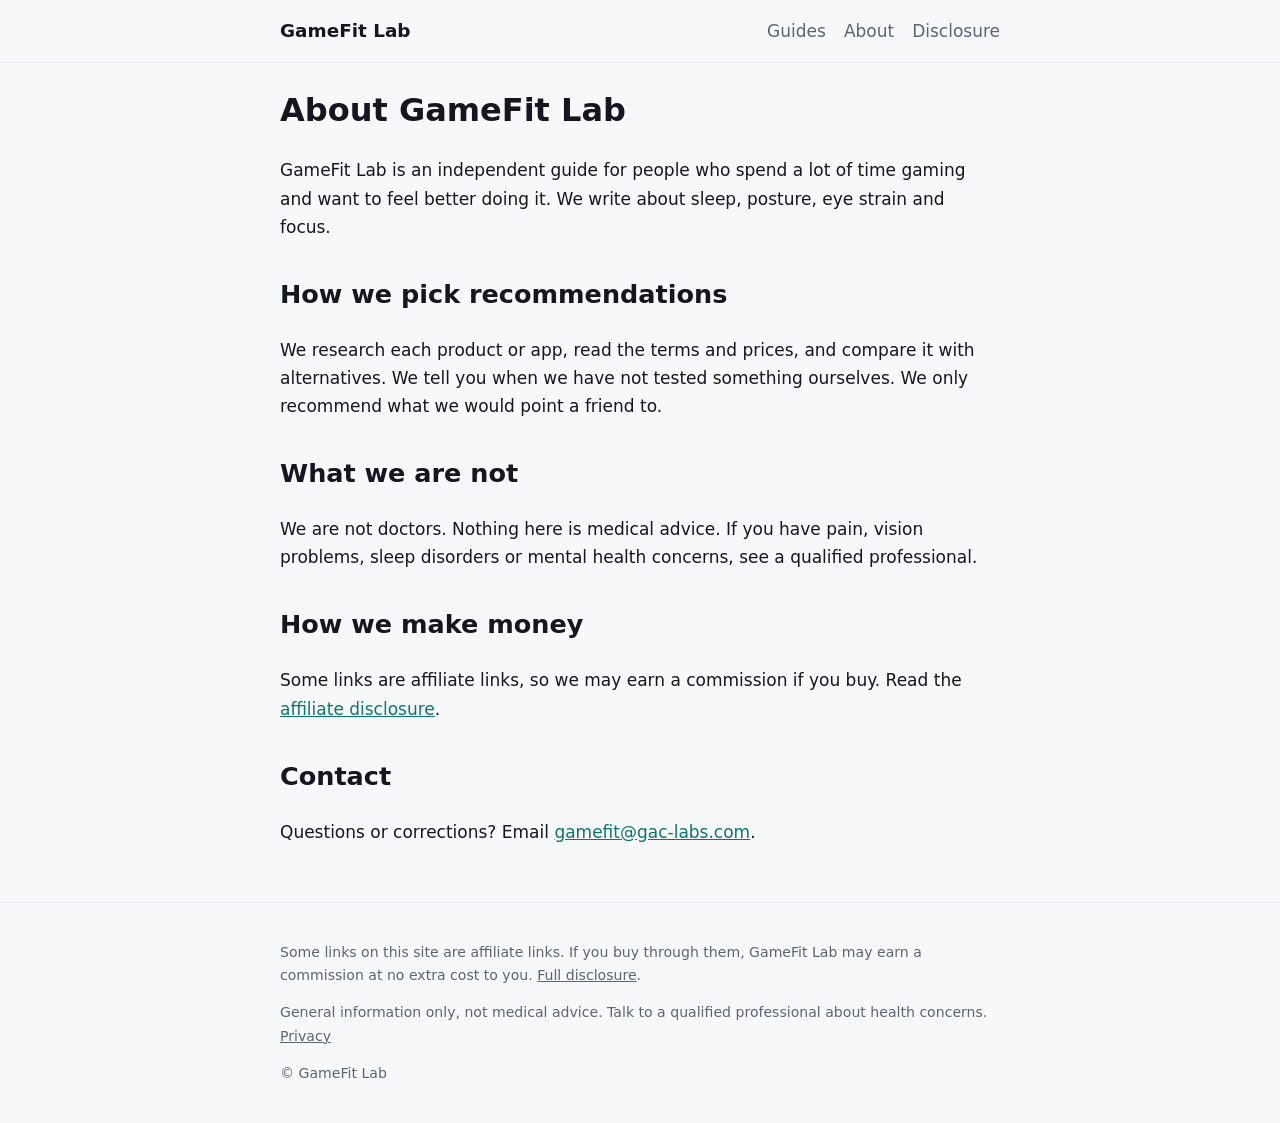
==== about/index.html @ 0ae7de81 "Initial GameFit Lab site" ====
<!doctype html>
<html lang="en">
<head>
<meta charset="utf-8">
<meta name="viewport" content="width=device-width,initial-scale=1">
<title>About GameFit Lab</title>
<meta name="description" content="What GameFit Lab is, how we pick recommendations and who it is for.">
<link rel="canonical" href="https://gamefit.gac-labs.com/about/">
<link rel="stylesheet" href="/assets/css/style.css">
</head>
<body>
<header class="site"><div class="wrap">
<a class="brand" href="/">GameFit Lab</a>
<nav><a href="/blog/">Guides</a><a href="/about/">About</a><a href="/disclosure/">Disclosure</a></nav>
</div></header>
<main class="wrap">
<article>
<h1>About GameFit Lab</h1>
<p>GameFit Lab is an independent guide for people who spend a lot of time gaming and want to feel better doing it. We write about sleep, posture, eye strain and focus.</p>
<h2>How we pick recommendations</h2>
<p>We research each product or app, read the terms and prices, and compare it with alternatives. We tell you when we have not tested something ourselves. We only recommend what we would point a friend to.</p>
<h2>What we are not</h2>
<p>We are not doctors. Nothing here is medical advice. If you have pain, vision problems, sleep disorders or mental health concerns, see a qualified professional.</p>
<h2>How we make money</h2>
<p>Some links are affiliate links, so we may earn a commission if you buy. Read the <a href="/disclosure/">affiliate disclosure</a>.</p>
<h2>Contact</h2>
<p>Questions or corrections? Email <a href="mailto:gamefit@gac-labs.com">gamefit@gac-labs.com</a>.</p>
</article>
</main>
<footer class="site"><div class="wrap">
<p>Some links on this site are affiliate links. If you buy through them, GameFit Lab may earn a commission at no extra cost to you. <a href="/disclosure/">Full disclosure</a>.</p>
<p>General information only, not medical advice. Talk to a qualified professional about health concerns. <a href="/privacy/">Privacy</a></p>
<p>&copy; GameFit Lab</p>
</div></footer>
</body>
</html>
---- assets/css/style.css ----
:root{--bg:#0f1115;--card:#171a21;--text:#e8eaf0;--muted:#9aa3b2;--accent:#5eead4;--line:#262b36}
@media (prefers-color-scheme:light){:root{--bg:#f7f8fa;--card:#fff;--text:#14171f;--muted:#5b6475;--accent:#0f766e;--line:#e3e6ec}}
*{box-sizing:border-box}
body{margin:0;background:var(--bg);color:var(--text);font:17px/1.65 system-ui,-apple-system,Segoe UI,Roboto,sans-serif}
a{color:var(--accent)}
.wrap{max-width:760px;margin:0 auto;padding:0 20px}
header.site{border-bottom:1px solid var(--line)}
header.site .wrap{display:flex;justify-content:space-between;align-items:center;padding:16px 20px}
header.site a.brand{font-weight:700;font-size:1.15rem;text-decoration:none;color:var(--text)}
nav a{margin-left:18px;text-decoration:none;color:var(--muted)}
nav a:hover{color:var(--accent)}
.hero{padding:56px 0 24px}
.hero h1{font-size:2.2rem;line-height:1.2;margin:0 0 12px}
.hero p{color:var(--muted);font-size:1.1rem;margin:0}
.notice{background:var(--card);border:1px solid var(--line);border-radius:10px;padding:12px 16px;color:var(--muted);font-size:.9rem;margin:20px 0}
.topics{display:grid;grid-template-columns:repeat(auto-fit,minmax(210px,1fr));gap:14px;margin:24px 0 40px}
.topic{background:var(--card);border:1px solid var(--line);border-radius:12px;padding:16px}
.topic h3{margin:0 0 6px;font-size:1.05rem}
.topic p{margin:0;color:var(--muted);font-size:.95rem}
h2{margin-top:2rem}
footer.site{border-top:1px solid var(--line);margin-top:56px;padding:24px 0;color:var(--muted);font-size:.88rem}
footer.site a{color:var(--muted)}
article h1{font-size:2rem;line-height:1.25}
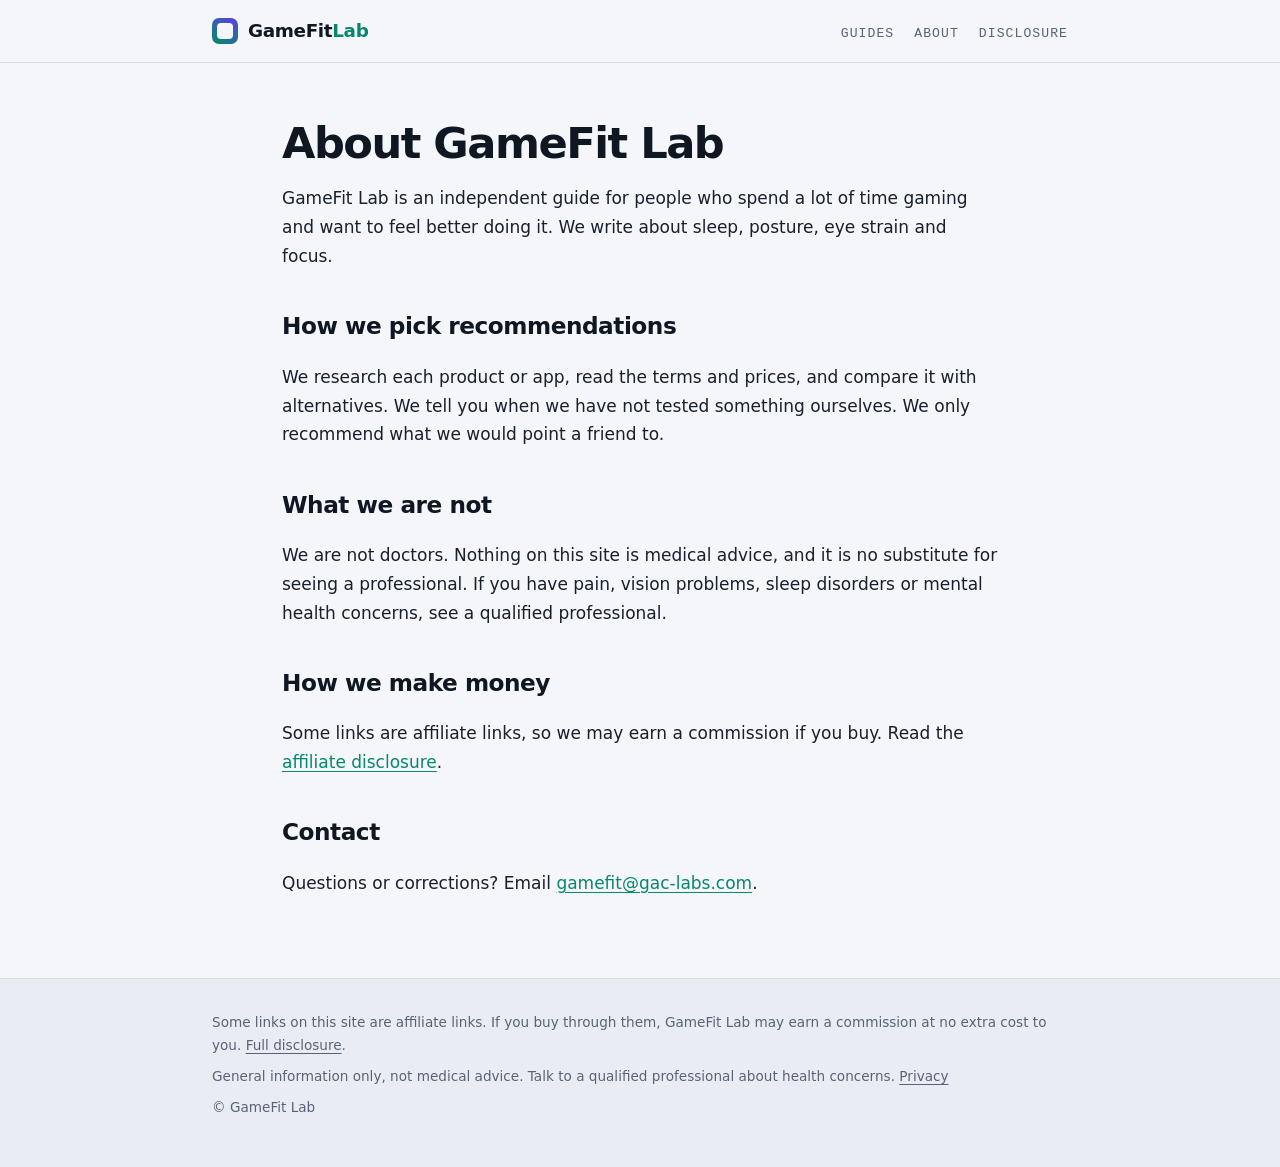
==== commit 1b8e045d: "Redesign: HUD-style theme, stat cards, clearer disclaimer" ====
--- a/about/index.html
+++ b/about/index.html
@@ -6,11 +6,12 @@
 <title>About GameFit Lab</title>
 <meta name="description" content="What GameFit Lab is, how we pick recommendations and who it is for.">
 <link rel="canonical" href="https://gamefit.gac-labs.com/about/">
+<link rel="icon" type="image/svg+xml" href="/favicon.svg">
 <link rel="stylesheet" href="/assets/css/style.css">
 </head>
 <body>
 <header class="site"><div class="wrap">
-<a class="brand" href="/">GameFit Lab</a>
+<a class="brand" href="/"><span class="mark"></span><span>GameFit<b>Lab</b></span></a>
 <nav><a href="/blog/">Guides</a><a href="/about/">About</a><a href="/disclosure/">Disclosure</a></nav>
 </div></header>
 <main class="wrap">
@@ -20,7 +21,7 @@
 <h2>How we pick recommendations</h2>
 <p>We research each product or app, read the terms and prices, and compare it with alternatives. We tell you when we have not tested something ourselves. We only recommend what we would point a friend to.</p>
 <h2>What we are not</h2>
-<p>We are not doctors. Nothing here is medical advice. If you have pain, vision problems, sleep disorders or mental health concerns, see a qualified professional.</p>
+<p>We are not doctors. Nothing on this site is medical advice, and it is no substitute for seeing a professional. If you have pain, vision problems, sleep disorders or mental health concerns, see a qualified professional.</p>
 <h2>How we make money</h2>
 <p>Some links are affiliate links, so we may earn a commission if you buy. Read the <a href="/disclosure/">affiliate disclosure</a>.</p>
 <h2>Contact</h2>
--- a/assets/css/style.css
+++ b/assets/css/style.css
@@ -1,23 +1,77 @@
-:root{--bg:#0f1115;--card:#171a21;--text:#e8eaf0;--muted:#9aa3b2;--accent:#5eead4;--line:#262b36}
-@media (prefers-color-scheme:light){:root{--bg:#f7f8fa;--card:#fff;--text:#14171f;--muted:#5b6475;--accent:#0f766e;--line:#e3e6ec}}
+:root{
+  --bg:#0a0d12;--bg2:#10151d;--card:#131923;--line:#223042;--text:#e9eef5;--muted:#93a0b4;
+  --teal:#2ee6c8;--amber:#ffb454;--rose:#ff6b8b;--violet:#8b7bff;
+  --glow:0 0 0 1px rgba(46,230,200,.25),0 8px 30px rgba(46,230,200,.08);
+  --mono:ui-monospace,SFMono-Regular,Menlo,Consolas,monospace;
+  --sans:ui-sans-serif,system-ui,-apple-system,"Segoe UI",Roboto,sans-serif;
+}
+@media (prefers-color-scheme:light){:root{
+  --bg:#f4f6f9;--bg2:#e9edf3;--card:#fff;--line:#d5dce6;--text:#0f1722;--muted:#586377;
+  --teal:#07876f;--amber:#b86a00;--rose:#c2294d;--violet:#5646d9;
+  --glow:0 1px 2px rgba(15,23,34,.06),0 8px 24px rgba(15,23,34,.06);}}
 *{box-sizing:border-box}
-body{margin:0;background:var(--bg);color:var(--text);font:17px/1.65 system-ui,-apple-system,Segoe UI,Roboto,sans-serif}
-a{color:var(--accent)}
-.wrap{max-width:760px;margin:0 auto;padding:0 20px}
-header.site{border-bottom:1px solid var(--line)}
-header.site .wrap{display:flex;justify-content:space-between;align-items:center;padding:16px 20px}
-header.site a.brand{font-weight:700;font-size:1.15rem;text-decoration:none;color:var(--text)}
-nav a{margin-left:18px;text-decoration:none;color:var(--muted)}
-nav a:hover{color:var(--accent)}
-.hero{padding:56px 0 24px}
-.hero h1{font-size:2.2rem;line-height:1.2;margin:0 0 12px}
-.hero p{color:var(--muted);font-size:1.1rem;margin:0}
-.notice{background:var(--card);border:1px solid var(--line);border-radius:10px;padding:12px 16px;color:var(--muted);font-size:.9rem;margin:20px 0}
-.topics{display:grid;grid-template-columns:repeat(auto-fit,minmax(210px,1fr));gap:14px;margin:24px 0 40px}
-.topic{background:var(--card);border:1px solid var(--line);border-radius:12px;padding:16px}
-.topic h3{margin:0 0 6px;font-size:1.05rem}
-.topic p{margin:0;color:var(--muted);font-size:.95rem}
-h2{margin-top:2rem}
-footer.site{border-top:1px solid var(--line);margin-top:56px;padding:24px 0;color:var(--muted);font-size:.88rem}
+html{scroll-behavior:smooth}
+body{margin:0;background:var(--bg);color:var(--text);font:17px/1.7 var(--sans);-webkit-font-smoothing:antialiased}
+a{color:var(--teal);text-underline-offset:3px}
+.wrap{max-width:900px;margin:0 auto;padding:0 22px}
+main.wrap{max-width:760px}
+main.wide{max-width:900px}
+
+/* header */
+header.site{position:sticky;top:0;z-index:10;background:color-mix(in srgb,var(--bg) 85%,transparent);backdrop-filter:blur(10px);border-bottom:1px solid var(--line)}
+header.site .wrap{display:flex;justify-content:space-between;align-items:center;height:62px}
+.brand{display:flex;align-items:center;gap:10px;font-weight:800;letter-spacing:-.02em;font-size:1.15rem;text-decoration:none;color:var(--text)}
+.brand b{color:var(--teal);font-weight:800}
+.mark{width:26px;height:26px;border-radius:7px;background:conic-gradient(from 210deg,var(--teal),var(--violet),var(--teal));position:relative}
+.mark:after{content:"";position:absolute;inset:5px;border-radius:4px;background:var(--bg)}
+nav a{margin-left:20px;color:var(--muted);text-decoration:none;font-family:var(--mono);font-size:.82rem;text-transform:uppercase;letter-spacing:.08em}
+nav a:hover{color:var(--teal)}
+
+/* hero */
+.hero{position:relative;padding:84px 0 56px;overflow:hidden}
+.hero:before{content:"";position:absolute;inset:0;background-image:linear-gradient(var(--line) 1px,transparent 1px),linear-gradient(90deg,var(--line) 1px,transparent 1px);background-size:44px 44px;opacity:.35;mask-image:radial-gradient(ellipse 70% 80% at 30% 40%,#000 20%,transparent 75%);-webkit-mask-image:radial-gradient(ellipse 70% 80% at 30% 40%,#000 20%,transparent 75%)}
+.hero:after{content:"";position:absolute;width:420px;height:420px;right:-120px;top:-120px;background:radial-gradient(circle,rgba(139,123,255,.28),transparent 65%);pointer-events:none}
+.hero .wrap{position:relative;z-index:1}
+.eyebrow{font-family:var(--mono);font-size:.78rem;letter-spacing:.14em;text-transform:uppercase;color:var(--teal);display:inline-flex;align-items:center;gap:8px}
+.eyebrow:before{content:"";width:8px;height:8px;border-radius:50%;background:var(--teal);box-shadow:0 0 12px var(--teal)}
+.hero h1{font-size:clamp(2.6rem,7vw,4.4rem);line-height:1.02;letter-spacing:-.04em;margin:18px 0 18px;font-weight:850}
+.hero h1 em{font-style:normal;background:linear-gradient(90deg,var(--teal),var(--violet));-webkit-background-clip:text;background-clip:text;color:transparent}
+.hero p.lede{color:var(--muted);font-size:1.18rem;max-width:560px;margin:0 0 30px}
+.btns{display:flex;gap:12px;flex-wrap:wrap}
+.btn{display:inline-block;padding:12px 20px;border-radius:10px;font-weight:700;text-decoration:none;font-size:.95rem}
+.btn.primary{background:var(--teal);color:#04120f;box-shadow:var(--glow)}
+.btn.ghost{border:1px solid var(--line);color:var(--text);background:var(--card)}
+.btn:hover{transform:translateY(-1px)}
+
+/* section heads */
+.sec{font-family:var(--mono);font-size:.78rem;letter-spacing:.14em;text-transform:uppercase;color:var(--muted);margin:56px 0 18px;display:flex;align-items:center;gap:12px}
+.sec:after{content:"";flex:1;height:1px;background:var(--line)}
+
+/* stat cards */
+.stats{display:grid;grid-template-columns:repeat(auto-fit,minmax(170px,1fr));gap:16px}
+.stat{background:var(--card);border:1px solid var(--line);border-radius:14px;padding:18px 18px 20px;transition:.2s;position:relative}
+.stat:hover{border-color:var(--c);box-shadow:0 10px 30px color-mix(in srgb,var(--c) 14%,transparent);transform:translateY(-2px)}
+.stat .tag{font-family:var(--mono);font-size:.72rem;letter-spacing:.12em;text-transform:uppercase;color:var(--c)}
+.stat h3{margin:6px 0 6px;font-size:1.2rem;letter-spacing:-.02em}
+.stat p{margin:0 0 16px;color:var(--muted);font-size:.93rem;line-height:1.55}
+.bar{display:grid;grid-template-columns:repeat(10,1fr);gap:3px}
+.bar i{height:7px;border-radius:2px;background:var(--line)}
+.bar i.on{background:var(--c)}
+.s-sleep{--c:var(--violet)}.s-posture{--c:var(--amber)}.s-eyes{--c:var(--teal)}.s-focus{--c:var(--rose)}
+
+/* notice + cards */
+.notice{display:flex;gap:12px;align-items:flex-start;background:var(--card);border:1px solid var(--line);border-left:3px solid var(--amber);border-radius:10px;padding:14px 16px;color:var(--muted);font-size:.9rem;margin:26px 0}
+.panel{background:var(--card);border:1px dashed var(--line);border-radius:14px;padding:26px;color:var(--muted)}
+.panel strong{color:var(--text)}
+
+/* article pages */
+article h1{font-size:clamp(2rem,5vw,2.7rem);line-height:1.12;letter-spacing:-.035em;margin:56px 0 10px}
+article h2{font-size:1.45rem;letter-spacing:-.02em;margin:2.2rem 0 .6rem}
+article p,article li{color:color-mix(in srgb,var(--text) 88%,var(--muted))}
+article ul{padding-left:1.2rem}
+.page-title{font-size:clamp(2rem,5vw,2.7rem);letter-spacing:-.035em;margin:56px 0 10px}
+
+footer.site{border-top:1px solid var(--line);margin-top:80px;padding:32px 0 40px;color:var(--muted);font-size:.85rem;background:var(--bg2)}
 footer.site a{color:var(--muted)}
-article h1{font-size:2rem;line-height:1.25}
+footer.site p{margin:0 0 8px}
+@media (max-width:560px){nav a{margin-left:14px}.hero{padding:56px 0 40px}}
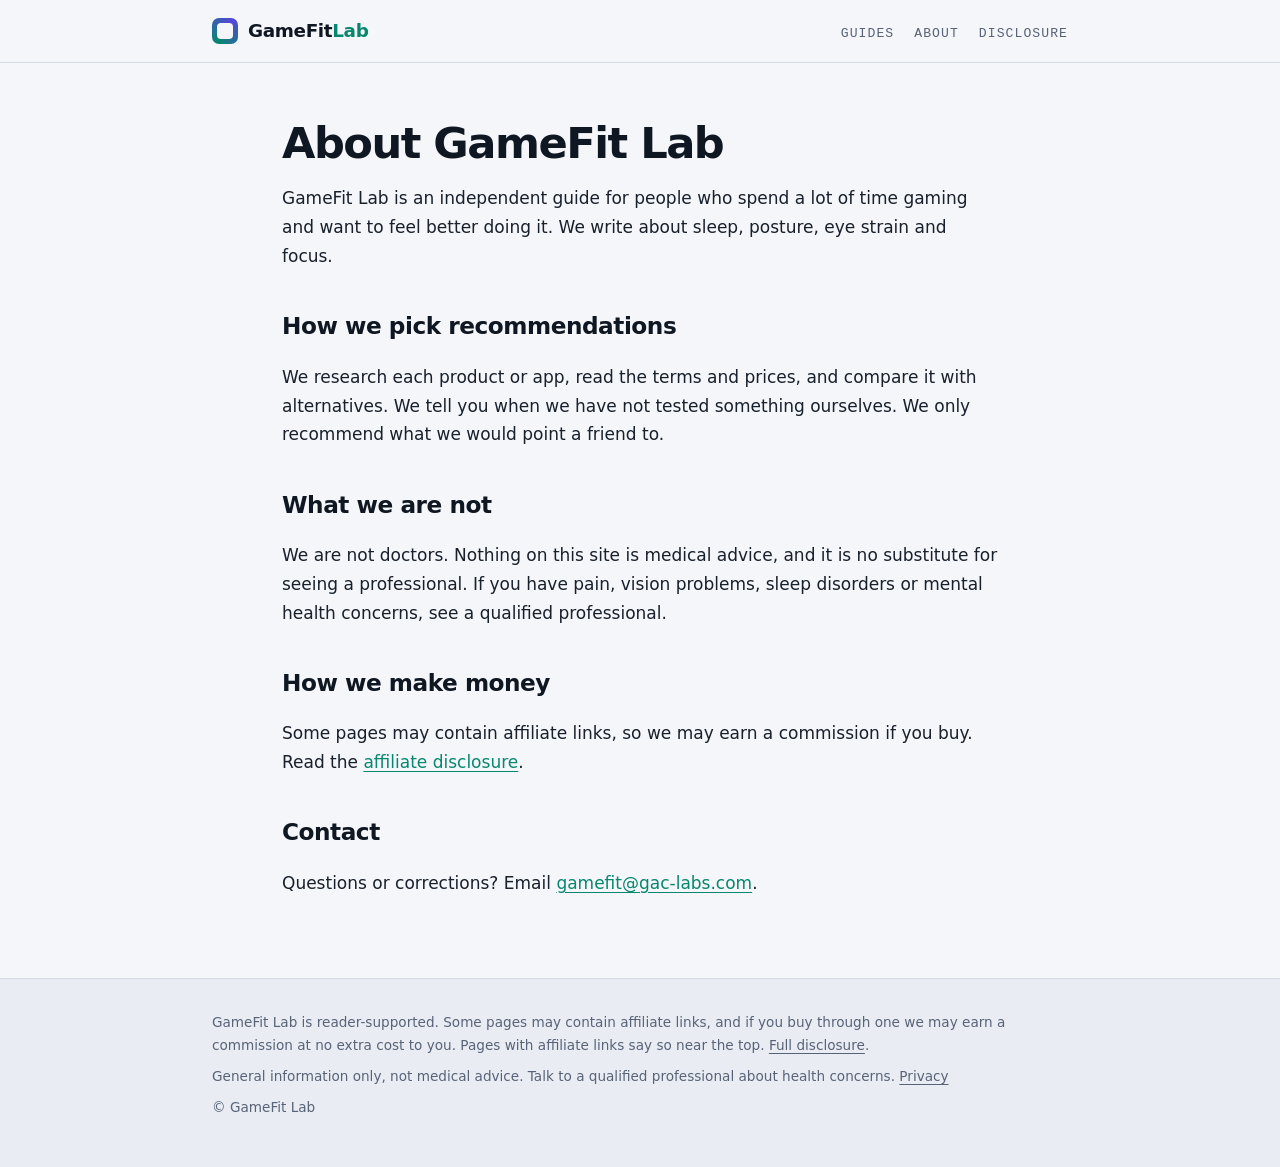
==== commit 8dc99e91: "SEO and compliance pass: titles, descriptions, OG, schema, sources, related links, 404, lastmod, hon" ====
--- a/about/index.html
+++ b/about/index.html
@@ -4,8 +4,17 @@
 <meta charset="utf-8">
 <meta name="viewport" content="width=device-width,initial-scale=1">
 <title>About GameFit Lab</title>
-<meta name="description" content="What GameFit Lab is, how we pick recommendations and who it is for.">
+<meta name="description" content="About GameFit Lab: an independent guide to sleep, posture, eye strain and focus for gamers, how we pick recommendations and how the site makes money.">
 <link rel="canonical" href="https://gamefit.gac-labs.com/about/">
+<meta property="og:site_name" content="GameFit Lab">
+<meta property="og:type" content="website">
+<meta property="og:title" content="About GameFit Lab">
+<meta property="og:description" content="About GameFit Lab: an independent guide to sleep, posture, eye strain and focus for gamers, how we pick recommendations and how the site makes money.">
+<meta property="og:url" content="https://gamefit.gac-labs.com/about/">
+<meta name="twitter:card" content="summary">
+<meta name="twitter:title" content="About GameFit Lab">
+<meta name="twitter:description" content="About GameFit Lab: an independent guide to sleep, posture, eye strain and focus for gamers, how we pick recommendations and how the site makes money.">
+
 <link rel="icon" type="image/svg+xml" href="/favicon.svg">
 <link rel="stylesheet" href="/assets/css/style.css">
 </head>
@@ -23,13 +32,13 @@
 <h2>What we are not</h2>
 <p>We are not doctors. Nothing on this site is medical advice, and it is no substitute for seeing a professional. If you have pain, vision problems, sleep disorders or mental health concerns, see a qualified professional.</p>
 <h2>How we make money</h2>
-<p>Some links are affiliate links, so we may earn a commission if you buy. Read the <a href="/disclosure/">affiliate disclosure</a>.</p>
+<p>Some pages may contain affiliate links, so we may earn a commission if you buy. Read the <a href="/disclosure/">affiliate disclosure</a>.</p>
 <h2>Contact</h2>
 <p>Questions or corrections? Email <a href="mailto:gamefit@gac-labs.com">gamefit@gac-labs.com</a>.</p>
 </article>
 </main>
 <footer class="site"><div class="wrap">
-<p>Some links on this site are affiliate links. If you buy through them, GameFit Lab may earn a commission at no extra cost to you. <a href="/disclosure/">Full disclosure</a>.</p>
+<p>GameFit Lab is reader-supported. Some pages may contain affiliate links, and if you buy through one we may earn a commission at no extra cost to you. Pages with affiliate links say so near the top. <a href="/disclosure/">Full disclosure</a>.</p>
 <p>General information only, not medical advice. Talk to a qualified professional about health concerns. <a href="/privacy/">Privacy</a></p>
 <p>&copy; GameFit Lab</p>
 </div></footer>
--- a/assets/css/style.css
+++ b/assets/css/style.css
@@ -75,3 +75,25 @@
 footer.site a{color:var(--muted)}
 footer.site p{margin:0 0 8px}
 @media (max-width:560px){nav a{margin-left:14px}.hero{padding:56px 0 40px}}
+
+/* article extras */
+.meta{font-family:var(--mono);font-size:.78rem;letter-spacing:.08em;text-transform:uppercase;color:var(--muted);margin:0 0 28px}
+.lead{font-size:1.18rem;color:var(--muted)}
+.callout{background:var(--card);border:1px solid var(--line);border-left:3px solid var(--teal);border-radius:10px;padding:14px 18px;margin:26px 0;color:var(--muted);font-size:.95rem}
+.callout strong{color:var(--text)}
+table{width:100%;border-collapse:collapse;margin:22px 0;font-size:.95rem;background:var(--card);border:1px solid var(--line);border-radius:10px;overflow:hidden}
+th,td{text-align:left;padding:12px 14px;border-bottom:1px solid var(--line);vertical-align:top}
+th{font-family:var(--mono);font-size:.74rem;letter-spacing:.1em;text-transform:uppercase;color:var(--teal);background:var(--bg2)}
+tr:last-child td{border-bottom:0}
+.postlist{list-style:none;padding:0;margin:0}
+.postlist li{margin:0 0 14px}
+.postlist a.post{display:block;background:var(--card);border:1px solid var(--line);border-radius:14px;padding:18px 20px;text-decoration:none;color:var(--text);transition:.2s}
+.postlist a.post:hover{border-color:var(--teal);transform:translateY(-2px)}
+.postlist .t{font-weight:700;font-size:1.1rem;letter-spacing:-.01em}
+.postlist .d{color:var(--muted);font-size:.93rem;margin-top:4px}
+.postlist .m{font-family:var(--mono);font-size:.72rem;letter-spacing:.1em;text-transform:uppercase;color:var(--teal);margin-bottom:6px}
+
+.table-wrap{overflow-x:auto;margin:22px 0;-webkit-overflow-scrolling:touch}
+.table-wrap table{margin:0;min-width:480px}
+.sources{font-size:.92rem}
+.sources a{word-break:break-word}
